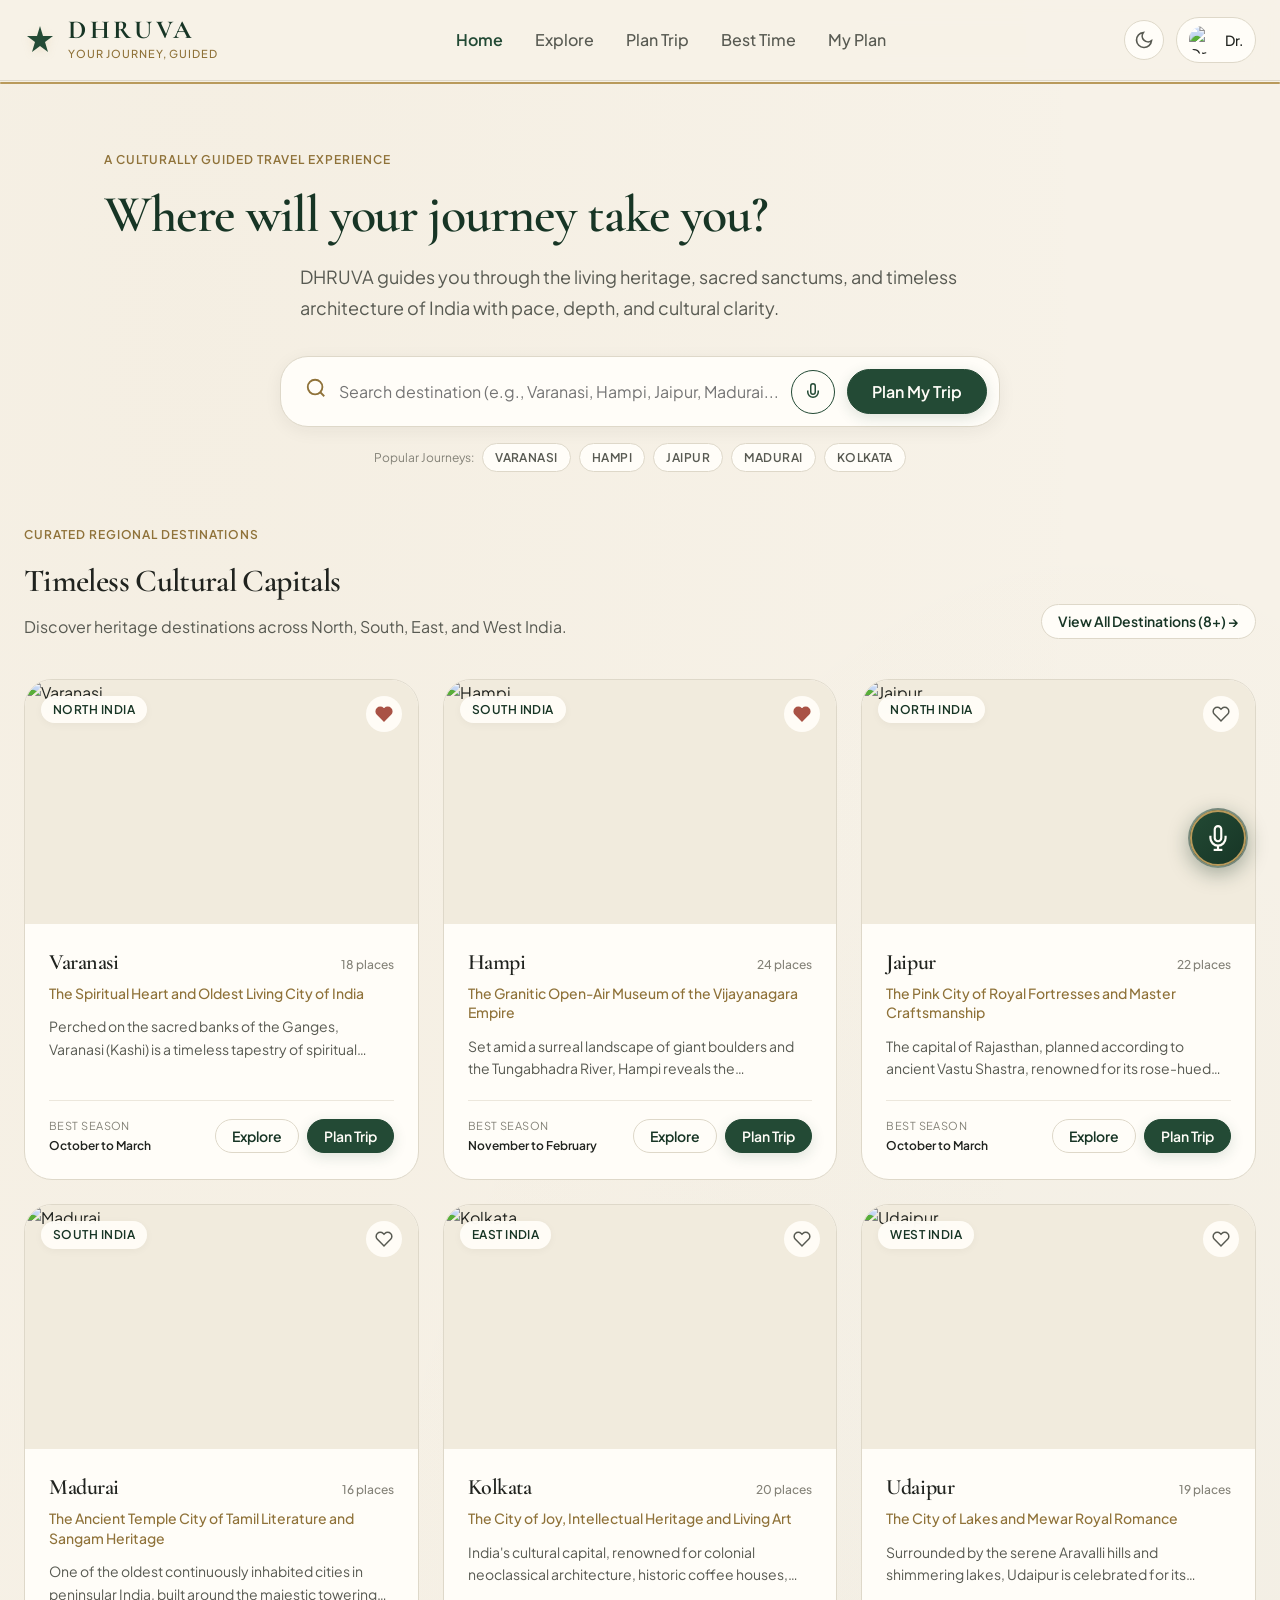
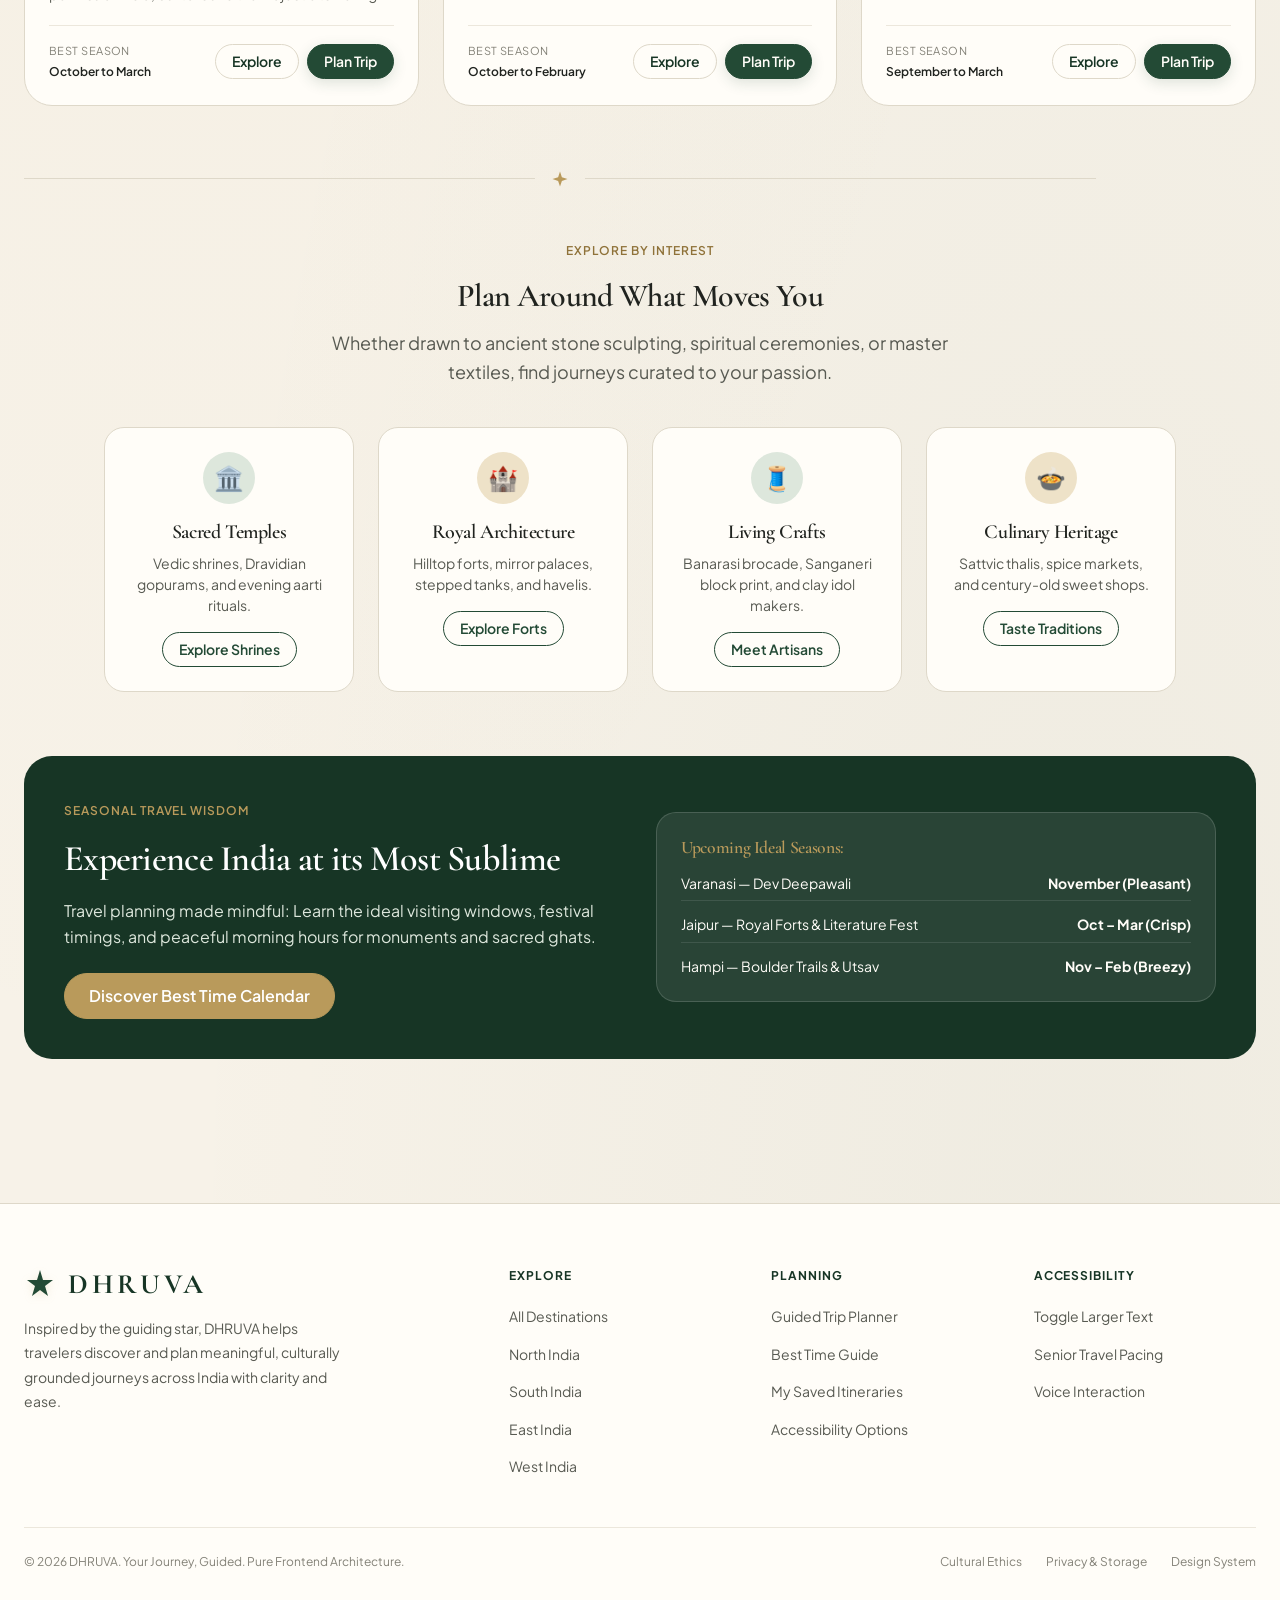
==== frontend/index.html @ a0f2c43e "feat: initial commit for DHRUVA platform (frontend, database, scraper, and ETL pipeline) Co-Authored" ====
<!DOCTYPE html>
<html lang="en">
<head>
  <meta charset="UTF-8">
  <meta name="viewport" content="width=device-width, initial-scale=1.0">
  <title>DHRUVA — Your Journey, Guided | Cultural Travel Planning</title>
  <meta name="description" content="DHRUVA is a culturally focused travel-planning web application guiding travelers through the heritage, architecture, and spiritual traditions of India.">
  
  <!-- CSS Stylesheets -->
  <link rel="stylesheet" href="css/variables.css">
  <link rel="stylesheet" href="css/style.css">
  <link rel="stylesheet" href="css/components.css">
  <link rel="stylesheet" href="css/voice-orb.css">
  <link rel="stylesheet" href="css/responsive.css">
</head>
<body>
  <a href="#main-content" class="skip-link">Skip to main content</a>

  <!-- Global Header Navigation -->
  <header class="site-header" role="banner">
    <div class="container-wide nav-wrapper">
      <a href="index.html" class="brand-logo" aria-label="DHRUVA Home">
        <svg class="brand-star-icon" viewBox="0 0 32 32">
          <!-- Dhruva 8-point guiding star -->
          <path d="M16 2 L19 12 L29 12 L21 18 L24 28 L16 22 L8 28 L11 18 L3 12 L13 12 Z" />
        </svg>
        <div class="brand-text">
          <span class="brand-name">DHRUVA</span>
          <span class="brand-tagline">Your Journey, Guided</span>
        </div>
      </a>

      <nav class="nav-links" aria-label="Primary Navigation">
        <a href="index.html" class="nav-link active">Home</a>
        <a href="pages/explore.html" class="nav-link">Explore</a>
        <a href="pages/trip.html" class="nav-link">Plan Trip</a>
        <a href="pages/explore.html?section=best-time" class="nav-link">Best Time</a>
        <a href="pages/profile.html" class="nav-link">My Plan</a>
      </nav>

      <div class="nav-actions">
        <button class="theme-toggle-btn" data-action="toggle-theme" aria-label="Toggle Dark / Light Mode" title="Toggle Dark / Light Mode">
          <svg class="theme-icon-sun" width="20" height="20" viewBox="0 0 24 24" fill="none" stroke="currentColor" stroke-width="2">
            <circle cx="12" cy="12" r="5"></circle>
            <line x1="12" y1="1" x2="12" y2="3"></line>
            <line x1="12" y1="21" x2="12" y2="23"></line>
            <line x1="4.22" y1="4.22" x2="5.64" y2="5.64"></line>
            <line x1="18.36" y1="18.36" x2="19.78" y2="19.78"></line>
            <line x1="1" y1="12" x2="3" y2="12"></line>
            <line x1="21" y1="12" x2="23" y2="12"></line>
            <line x1="4.22" y1="19.78" x2="5.64" y2="18.36"></line>
            <line x1="18.36" y1="5.64" x2="19.78" y2="4.22"></line>
          </svg>
          <svg class="theme-icon-moon" width="20" height="20" viewBox="0 0 24 24" fill="none" stroke="currentColor" stroke-width="2">
            <path d="M21 12.79A9 9 0 1 1 11.21 3 7 7 0 0 0 21 12.79z"></path>
          </svg>
        </button>

        <a href="pages/profile.html" class="nav-profile-btn" aria-label="Traveler Profile">
          <img src="https://images.unsplash.com/photo-1507003211169-0a1dd7228f2d?auto=format&fit=crop&w=120&q=80" alt="Arvind Raghavan" class="nav-avatar">
          <span class="nav-user-name" style="font-size: var(--font-size-sm); font-weight: 500;">Arvind</span>
        </a>

        <button class="menu-toggle-btn" aria-label="Toggle navigation menu" aria-expanded="false">
          <svg width="24" height="24" viewBox="0 0 24 24" fill="none" stroke="currentColor" stroke-width="2">
            <line x1="3" y1="12" x2="21" y2="12"></line>
            <line x1="3" y1="6" x2="21" y2="6"></line>
            <line x1="3" y1="18" x2="21" y2="18"></line>
          </svg>
        </button>
      </div>
    </div>
  </header>

  <main id="main-content">
    <!-- Hero Section -->
    <section class="hero-section" style="padding: var(--space-16) 0 var(--space-12); position: relative;">
      <div class="container text-center">
        <span class="eyebrow">A CULTURALLY GUIDED TRAVEL EXPERIENCE</span>
        <h1 class="display-title font-serif" style="margin-top: var(--space-2); margin-bottom: var(--space-4); color: var(--color-primary-dark);">
          Where will your journey take you?
        </h1>
        <p class="lead-text" style="max-width: 680px; margin: 0 auto var(--space-8);">
          DHRUVA guides you through the living heritage, sacred sanctums, and timeless architecture of India with pace, depth, and cultural clarity.
        </p>

        <!-- Conversational Search Bar -->
        <div class="hero-search-wrapper" style="max-width: 720px; margin: 0 auto; background: var(--color-surface); border: 1px solid var(--color-border); border-radius: var(--radius-xl); padding: var(--space-3); display: flex; align-items: center; gap: var(--space-3); box-shadow: var(--shadow-card);">
          <div style="padding-left: var(--space-3); color: var(--color-accent-dark);">
            <svg width="22" height="22" viewBox="0 0 24 24" fill="none" stroke="currentColor" stroke-width="2">
              <circle cx="11" cy="11" r="8"></circle>
              <line x1="21" y1="21" x2="16.65" y2="16.65"></line>
            </svg>
          </div>
          <input type="text" id="hero-dest-search" placeholder="Search destination (e.g., Varanasi, Hampi, Jaipur, Madurai...)" 
                 style="flex: 1; border: none; background: transparent; font-size: var(--font-size-base); outline: none; color: var(--color-text);">
          
          <button type="button" class="btn btn-outline btn-sm btn-icon-only" data-action="open-voice" title="Ask with Voice" aria-label="Ask with Voice">
            <svg width="18" height="18" viewBox="0 0 24 24" fill="none" stroke="currentColor" stroke-width="2">
              <path d="M12 1a3 3 0 0 0-3 3v8a3 3 0 0 0 6 0V4a3 3 0 0 0-3-3z"></path>
              <path d="M19 10v2a7 7 0 0 1-14 0v-2"></path>
            </svg>
          </button>
          
          <a href="pages/trip.html" class="btn btn-primary hero-search-btn">
            Plan My Trip
          </a>
        </div>

        <!-- Quick Destination Tags -->
        <div style="margin-top: var(--space-4); display: flex; align-items: center; justify-content: center; gap: var(--space-2); flex-wrap: wrap;">
          <span style="font-size: var(--font-size-xs); color: var(--color-text-muted);">Popular Journeys:</span>
          <a href="pages/trip.html?dest=varanasi" class="badge badge-outline">Varanasi</a>
          <a href="pages/trip.html?dest=hampi" class="badge badge-outline">Hampi</a>
          <a href="pages/trip.html?dest=jaipur" class="badge badge-outline">Jaipur</a>
          <a href="pages/trip.html?dest=madurai" class="badge badge-outline">Madurai</a>
          <a href="pages/trip.html?dest=kolkata" class="badge badge-outline">Kolkata</a>
        </div>
      </div>
    </section>

    <!-- Active Trip Resume Card (if present) -->
    <section id="active-trip-resume-section" class="container" style="margin-bottom: var(--space-12); display: none;">
      <div style="background: linear-gradient(135deg, var(--color-surface) 0%, var(--color-surface-soft) 100%); border: 1px solid var(--color-border); border-left: 5px solid var(--color-primary); border-radius: var(--radius-lg); padding: var(--space-6); display: flex; align-items: center; justify-content: space-between; flex-wrap: wrap; gap: var(--space-4);">
        <div>
          <span class="badge badge-primary">Current Trip in Planning</span>
          <h3 id="active-trip-title" class="font-serif" style="margin-top: var(--space-2); font-size: 1.35rem;">Sacred Kashi: Spiritual Immersion</h3>
          <p id="active-trip-dates" class="text-secondary" style="font-size: var(--font-size-sm); margin-top: 2px;">3 Days Itinerary • Personalized for you</p>
        </div>
        <a id="active-trip-link" href="pages/itinerary.html" class="btn btn-primary btn-sm">
          Resume Itinerary →
        </a>
      </div>
    </section>

    <!-- Featured Cultural Destinations -->
    <section class="container-wide" style="margin-bottom: var(--space-16);">
      <div class="section-header" style="display: flex; align-items: flex-end; justify-content: space-between; flex-wrap: wrap; gap: var(--space-4);">
        <div>
          <span class="eyebrow">CURATED REGIONAL DESTINATIONS</span>
          <h2 class="section-title font-serif">Timeless Cultural Capitals</h2>
          <p class="text-secondary">Discover heritage destinations across North, South, East, and West India.</p>
        </div>
        <a href="pages/explore.html" class="btn btn-secondary btn-sm">
          View All Destinations (8+) →
        </a>
      </div>

      <!-- Destination Cards Grid -->
      <div id="home-destinations-grid" class="grid-3">
        <!-- Rendered dynamically by JS -->
        <div style="text-align: center; padding: var(--space-10); grid-column: 1 / -1;" class="text-muted">
          Loading cultural destinations...
        </div>
      </div>
    </section>

    <!-- Cultural Divider -->
    <div class="container cultural-divider">
      <svg class="cultural-divider-star" viewBox="0 0 24 24" fill="currentColor">
        <path d="M12 2L14.5 9.5L22 12L14.5 14.5L12 22L9.5 14.5L2 12L9.5 9.5Z"/>
      </svg>
    </div>

    <!-- Cultural Pathways / Interest Categories -->
    <section class="container" style="margin-bottom: var(--space-16);">
      <div class="section-header text-center">
        <span class="eyebrow">EXPLORE BY INTEREST</span>
        <h2 class="section-title font-serif">Plan Around What Moves You</h2>
        <p class="section-subtitle">Whether drawn to ancient stone sculpting, spiritual ceremonies, or master textiles, find journeys curated to your passion.</p>
      </div>

      <div class="grid-4">
        <div style="background: var(--color-surface); border: 1px solid var(--color-border); border-radius: var(--radius-lg); padding: var(--space-6); text-align: center; transition: transform var(--transition-fast);" onmouseover="this.style.transform='translateY(-3px)'" onmouseout="this.style.transform='none'">
          <div style="width: 52px; height: 52px; background: var(--color-primary-soft); color: var(--color-primary); border-radius: var(--radius-circle); display: flex; align-items: center; justify-content: center; margin: 0 auto var(--space-4); font-size: 1.5rem;">
            🏛️
          </div>
          <h3 class="font-serif" style="font-size: 1.25rem; margin-bottom: var(--space-2);">Sacred Temples</h3>
          <p style="font-size: var(--font-size-sm); color: var(--color-text-secondary); line-height: 1.5;">Vedic shrines, Dravidian gopurams, and evening aarti rituals.</p>
          <a href="pages/explore.html?category=Spiritual" class="btn btn-outline btn-sm" style="margin-top: var(--space-4);">Explore Shrines</a>
        </div>

        <div style="background: var(--color-surface); border: 1px solid var(--color-border); border-radius: var(--radius-lg); padding: var(--space-6); text-align: center; transition: transform var(--transition-fast);" onmouseover="this.style.transform='translateY(-3px)'" onmouseout="this.style.transform='none'">
          <div style="width: 52px; height: 52px; background: var(--color-accent-soft); color: var(--color-accent-dark); border-radius: var(--radius-circle); display: flex; align-items: center; justify-content: center; margin: 0 auto var(--space-4); font-size: 1.5rem;">
            🏰
          </div>
          <h3 class="font-serif" style="font-size: 1.25rem; margin-bottom: var(--space-2);">Royal Architecture</h3>
          <p style="font-size: var(--font-size-sm); color: var(--color-text-secondary); line-height: 1.5;">Hilltop forts, mirror palaces, stepped tanks, and havelis.</p>
          <a href="pages/explore.html?category=Architecture" class="btn btn-outline btn-sm" style="margin-top: var(--space-4);">Explore Forts</a>
        </div>

        <div style="background: var(--color-surface); border: 1px solid var(--color-border); border-radius: var(--radius-lg); padding: var(--space-6); text-align: center; transition: transform var(--transition-fast);" onmouseover="this.style.transform='translateY(-3px)'" onmouseout="this.style.transform='none'">
          <div style="width: 52px; height: 52px; background: var(--color-primary-soft); color: var(--color-primary); border-radius: var(--radius-circle); display: flex; align-items: center; justify-content: center; margin: 0 auto var(--space-4); font-size: 1.5rem;">
            🧵
          </div>
          <h3 class="font-serif" style="font-size: 1.25rem; margin-bottom: var(--space-2);">Living Crafts</h3>
          <p style="font-size: var(--font-size-sm); color: var(--color-text-secondary); line-height: 1.5;">Banarasi brocade, Sanganeri block print, and clay idol makers.</p>
          <a href="pages/explore.html?category=Local Culture" class="btn btn-outline btn-sm" style="margin-top: var(--space-4);">Meet Artisans</a>
        </div>

        <div style="background: var(--color-surface); border: 1px solid var(--color-border); border-radius: var(--radius-lg); padding: var(--space-6); text-align: center; transition: transform var(--transition-fast);" onmouseover="this.style.transform='translateY(-3px)'" onmouseout="this.style.transform='none'">
          <div style="width: 52px; height: 52px; background: var(--color-accent-soft); color: var(--color-accent-dark); border-radius: var(--radius-circle); display: flex; align-items: center; justify-content: center; margin: 0 auto var(--space-4); font-size: 1.5rem;">
            🍲
          </div>
          <h3 class="font-serif" style="font-size: 1.25rem; margin-bottom: var(--space-2);">Culinary Heritage</h3>
          <p style="font-size: var(--font-size-sm); color: var(--color-text-secondary); line-height: 1.5;">Sattvic thalis, spice markets, and century-old sweet shops.</p>
          <a href="pages/explore.html?category=Food" class="btn btn-outline btn-sm" style="margin-top: var(--space-4);">Taste Traditions</a>
        </div>
      </div>
    </section>

    <!-- Best Time Guidance Banner -->
    <section class="container-wide" style="margin-bottom: var(--space-16);">
      <div style="background-color: var(--color-primary-dark); color: var(--color-text-inverse); border-radius: var(--radius-xl); padding: var(--space-10); display: grid; grid-template-columns: 1fr 1fr; gap: var(--space-8); align-items: center; position: relative; overflow: hidden;">
        <div style="position: relative; z-index: 2;">
          <span class="eyebrow" style="color: var(--color-accent);">SEASONAL TRAVEL WISDOM</span>
          <h2 class="font-serif" style="font-size: 2.25rem; color: #FFFFFF; margin-top: var(--space-2); margin-bottom: var(--space-4);">
            Experience India at its Most Sublime
          </h2>
          <p style="color: #DDE7DC; line-height: 1.6; margin-bottom: var(--space-6);">
            Travel planning made mindful: Learn the ideal visiting windows, festival timings, and peaceful morning hours for monuments and sacred ghats.
          </p>
          <a href="pages/explore.html?section=best-time" class="btn btn-accent">
            Discover Best Time Calendar
          </a>
        </div>
        <div style="background: rgba(255, 255, 255, 0.08); border-radius: var(--radius-lg); padding: var(--space-6); border: 1px solid rgba(255, 255, 255, 0.15);">
          <h4 style="color: var(--color-accent); margin-bottom: var(--space-3); font-size: 1.1rem;">Upcoming Ideal Seasons:</h4>
          <ul style="display: flex; flex-direction: column; gap: var(--space-3); font-size: var(--font-size-sm);">
            <li style="display: flex; justify-content: space-between; border-bottom: 1px solid rgba(255,255,255,0.1); padding-bottom: 6px;">
              <span>Varanasi — Dev Deepawali</span>
              <strong>November (Pleasant)</strong>
            </li>
            <li style="display: flex; justify-content: space-between; border-bottom: 1px solid rgba(255,255,255,0.1); padding-bottom: 6px;">
              <span>Jaipur — Royal Forts & Literature Fest</span>
              <strong>Oct – Mar (Crisp)</strong>
            </li>
            <li style="display: flex; justify-content: space-between;">
              <span>Hampi — Boulder Trails & Utsav</span>
              <strong>Nov – Feb (Breezy)</strong>
            </li>
          </ul>
        </div>
      </div>
    </section>
  </main>

  <!-- Global Footer -->
  <footer class="site-footer" role="contentinfo">
    <div class="container-wide">
      <div class="footer-top">
        <div class="footer-brand">
          <div class="brand-logo">
            <svg class="brand-star-icon" viewBox="0 0 32 32">
              <path d="M16 2 L19 12 L29 12 L21 18 L24 28 L16 22 L8 28 L11 18 L3 12 L13 12 Z" />
            </svg>
            <span class="brand-name">DHRUVA</span>
          </div>
          <p class="footer-mission">
            Inspired by the guiding star, DHRUVA helps travelers discover and plan meaningful, culturally grounded journeys across India with clarity and ease.
          </p>
        </div>

        <div class="footer-column">
          <h4>Explore</h4>
          <ul>
            <li><a href="pages/explore.html">All Destinations</a></li>
            <li><a href="pages/explore.html?region=North+India">North India</a></li>
            <li><a href="pages/explore.html?region=South+India">South India</a></li>
            <li><a href="pages/explore.html?region=East+India">East India</a></li>
            <li><a href="pages/explore.html?region=West+India">West India</a></li>
          </ul>
        </div>

        <div class="footer-column">
          <h4>Planning</h4>
          <ul>
            <li><a href="pages/trip.html">Guided Trip Planner</a></li>
            <li><a href="pages/explore.html?section=best-time">Best Time Guide</a></li>
            <li><a href="pages/profile.html">My Saved Itineraries</a></li>
            <li><a href="pages/profile.html">Accessibility Options</a></li>
          </ul>
        </div>

        <div class="footer-column">
          <h4>Accessibility</h4>
          <ul>
            <li><button data-action="toggle-font-scale" style="font-size: var(--font-size-sm); color: var(--color-text-secondary); text-align: left;">Toggle Larger Text</button></li>
            <li><a href="pages/profile.html#preferences">Senior Travel Pacing</a></li>
            <li><a href="pages/profile.html#preferences">Voice Interaction</a></li>
          </ul>
        </div>
      </div>

      <div class="footer-bottom">
        <p>© 2026 DHRUVA. Your Journey, Guided. Pure Frontend Architecture.</p>
        <div class="footer-legal-links">
          <a href="#">Cultural Ethics</a>
          <a href="#">Privacy & Storage</a>
          <a href="#">Design System</a>
        </div>
      </div>
    </div>
  </footer>

  <!-- Floating Voice Assistant Trigger -->
  <button class="floating-voice-btn" data-action="open-voice" aria-label="Open Voice Assistant">
    <div class="voice-pulse-ring"></div>
    <svg width="26" height="26" viewBox="0 0 24 24" fill="none" stroke="currentColor" stroke-width="2">
      <path d="M12 1a3 3 0 0 0-3 3v8a3 3 0 0 0 6 0V4a3 3 0 0 0-3-3z"></path>
      <path d="M19 10v2a7 7 0 0 1-14 0v-2"></path>
      <line x1="12" y1="19" x2="12" y2="23"></line>
      <line x1="8" y1="23" x2="16" y2="23"></line>
    </svg>
  </button>



  <!-- Scripts -->
  <script src="js/app.js"></script>
  <script src="js/components.js"></script>
  <script src="js/navigation.js"></script>
  <script src="js/voice-orb.js"></script>
  <script>
    // Home Page Initializer
    document.addEventListener('DOMContentLoaded', async () => {
      const destinations = await DhruvaApp.fetchMockData('destinations.json');
      const grid = document.getElementById('home-destinations-grid');
      const state = DhruvaApp.getState();

      if (grid && destinations.length > 0) {
        // Display top 6 featured destinations
        grid.innerHTML = destinations.slice(0, 6).map(dest => {
          const isSaved = state.user.savedDestinations?.includes(dest.id);
          return DhruvaComponents.renderDestinationCard(dest, isSaved, true);
        }).join('');
      }

      // Check for active plan resume
      if (state.currentPlan) {
        const resumeSection = document.getElementById('active-trip-resume-section');
        const tripTitle = document.getElementById('active-trip-title');
        const tripDates = document.getElementById('active-trip-dates');
        const tripLink = document.getElementById('active-trip-link');

        if (resumeSection && tripTitle) {
          resumeSection.style.display = 'block';
          tripTitle.textContent = state.currentPlan.title;
          tripDates.textContent = `${state.currentPlan.durationDays} Days in ${state.currentPlan.destinationName} • Pacing: ${state.currentPlan.pace}`;
          tripLink.href = `pages/itinerary.html?planId=${state.currentPlan.id}&dest=${state.currentPlan.destinationId}`;
        }
      }

      // Hero Search input redirect
      const searchInput = document.getElementById('hero-dest-search');
      if (searchInput) {
        searchInput.addEventListener('keydown', (e) => {
          if (e.key === 'Enter') {
            const query = searchInput.value.trim().toLowerCase();
            window.location.href = `pages/explore.html?q=${encodeURIComponent(query)}`;
          }
        });
      }
    });
  </script>
</body>
</html>
---- frontend/css/variables.css ----
/* ==========================================================================
   DHRUVA Design System - Design Tokens & Global Variables
   ========================================================================== */

@import url('https://fonts.googleapis.com/css2?family=Cormorant+Garamond:ital,wght@0,400;0,500;0,600;0,700;1,400&family=Plus+Jakarta+Sans:wght@300;400;500;600;700&display=swap');

:root {
  /* --- Brand & Color Tokens --- */
  --color-bg: #F7F2E8;
  --color-surface: #FFFDF8;
  --color-surface-soft: #F1EBDD;
  --color-surface-elevated: #FFFFFF;

  --color-primary: #234A35;
  --color-primary-dark: #173525;
  --color-primary-soft: #DDE7DC;
  --color-primary-muted: #4B6F5B;
  --color-primary-glow: rgba(35, 74, 53, 0.15);

  --color-text: #20231F;
  --color-text-secondary: #585A52;
  --color-text-muted: #848278;
  --color-text-inverse: #FFFDF8;

  --color-border: #DED8C9;
  --color-border-light: #ECE7DC;
  --color-border-focus: #234A35;

  --color-accent: #B99A5B;
  --color-accent-soft: #EEE2C8;
  --color-accent-dark: #8F7239;
  --color-accent-glow: rgba(185, 154, 91, 0.2);

  --color-success: #47714D;
  --color-warning: #A97B32;
  --color-error: #A95245;
  --color-info: #3D6B82;

  /* --- Typography Tokens --- */
  --font-serif: 'Cormorant Garamond', Georgia, 'Times New Roman', serif;
  --font-sans: 'Plus Jakarta Sans', -apple-system, BlinkMacSystemFont, 'Segoe UI', Roboto, Helvetica, Arial, sans-serif;

  --font-size-xs: 0.75rem;    /* 12px */
  --font-size-sm: 0.875rem;   /* 14px */
  --font-size-base: 1rem;     /* 16px */
  --font-size-md: 1.125rem;   /* 18px */
  --font-size-lg: 1.25rem;    /* 20px */
  --font-size-xl: 1.5rem;     /* 24px */
  --font-size-2xl: 2rem;      /* 32px */
  --font-size-3xl: 2.5rem;    /* 40px */
  --font-size-display: 3.25rem; /* 52px */

  --font-weight-light: 300;
  --font-weight-regular: 400;
  --font-weight-medium: 500;
  --font-weight-semibold: 600;
  --font-weight-bold: 700;

  --line-height-tight: 1.15;
  --line-height-heading: 1.28;
  --line-height-body: 1.6;
  --line-height-loose: 1.75;

  --letter-spacing-tight: -0.02em;
  --letter-spacing-normal: 0;
  --letter-spacing-wide: 0.04em;
  --letter-spacing-widest: 0.08em;

  /* --- Spacing System --- */
  --space-1: 4px;
  --space-2: 8px;
  --space-3: 12px;
  --space-4: 16px;
  --space-5: 20px;
  --space-6: 24px;
  --space-8: 32px;
  --space-10: 40px;
  --space-12: 48px;
  --space-16: 64px;
  --space-20: 80px;
  --space-24: 96px;

  /* --- Radii Tokens --- */
  --radius-sm: 8px;
  --radius-md: 14px;
  --radius-lg: 20px;
  --radius-xl: 28px;
  --radius-pill: 999px;
  --radius-circle: 50%;

  /* --- Shadows & Elevation --- */
  --shadow-subtle: 0 2px 8px rgba(32, 35, 31, 0.04);
  --shadow-card: 0 4px 18px rgba(32, 35, 31, 0.06);
  --shadow-hover: 0 10px 28px rgba(35, 74, 53, 0.10);
  --shadow-modal: 0 24px 50px rgba(23, 53, 37, 0.18);
  --shadow-inner: inset 0 2px 4px rgba(0, 0, 0, 0.04);

  /* --- Transitions --- */
  --transition-fast: 150ms cubic-bezier(0.4, 0, 0.2, 1);
  --transition-normal: 250ms cubic-bezier(0.4, 0, 0.2, 1);
  --transition-slow: 350ms cubic-bezier(0.4, 0, 0.2, 1);

  /* --- Layout & Max-Widths --- */
  --container-narrow: 760px;
  --container-normal: 1120px;
  --container-wide: 1280px;
  --header-height: 80px;

  /* --- Z-Index Layering --- */
  --z-base: 1;
  --z-header: 100;
  --z-sticky: 150;
  --z-floating: 200;
  --z-backdrop: 300;
  --z-modal: 400;
  --z-toast: 500;
}

/* --- DHRUVA Dark Theme (Sacred Grove & Celestial Night) --- */
:root.dark-theme,
html.dark-theme,
body.dark-theme,
[data-theme="dark"] {
  --color-bg: #101713;
  --color-surface: #16211A;
  --color-surface-soft: #1D2A22;
  --color-surface-elevated: #24342A;

  --color-primary: #5BA87E;
  --color-primary-dark: #9CD1B2;
  --color-primary-soft: #1E3326;
  --color-primary-muted: #659C7D;
  --color-primary-glow: rgba(82, 139, 106, 0.25);

  --color-text: #F7F3EB;
  --color-text-secondary: #C4C0B6;
  --color-text-muted: #8E8A80;
  --color-text-inverse: #101713;

  --color-border: #2B3D31;
  --color-border-light: #202F25;
  --color-border-focus: #528B6A;

  --color-accent: #D6B579;
  --color-accent-soft: #2F2818;
  --color-accent-dark: #EAD09D;
  --color-accent-glow: rgba(214, 181, 121, 0.25);

  --shadow-subtle: 0 2px 10px rgba(0, 0, 0, 0.28);
  --shadow-card: 0 6px 22px rgba(0, 0, 0, 0.38);
  --shadow-hover: 0 12px 32px rgba(0, 0, 0, 0.50);
  --shadow-modal: 0 24px 60px rgba(0, 0, 0, 0.65);
}

/* Accessibility: User Font Scale Preference Support */
body.text-scale-large {
  --font-size-base: 1.125rem;
  --font-size-md: 1.25rem;
  --font-size-lg: 1.375rem;
  --font-size-xl: 1.75rem;
  --font-size-2xl: 2.25rem;
  --font-size-3xl: 2.75rem;
  --font-size-display: 3.5rem;
}

/* High Contrast Mode */
body.high-contrast {
  --color-bg: #FFFFFF;
  --color-surface: #FFFFFF;
  --color-surface-soft: #F0EDE6;
  --color-text: #0A0D0A;
  --color-text-secondary: #2C2F2B;
  --color-border: #8E897A;
  --color-primary: #122A1E;
}

body.dark-theme.high-contrast {
  --color-bg: #0A0F0C;
  --color-surface: #101713;
  --color-surface-soft: #17221B;
  --color-text: #FFFFFF;
  --color-text-secondary: #E0DDD5;
  --color-border: #506657;
  --color-primary: #6EAB88;
}
---- frontend/css/style.css ----
/* ==========================================================================
   DHRUVA - Global Layout & Core Stylesheet
   ========================================================================== */

@import './variables.css';

/* --- CSS Reset & Base Setup --- */
*, *::before, *::after {
  box-sizing: border-box;
  margin: 0;
  padding: 0;
}

html {
  font-size: 16px;
  scroll-behavior: smooth;
  -webkit-text-size-adjust: 100%;
}

body {
  font-family: var(--font-sans);
  font-size: var(--font-size-base);
  line-height: var(--line-height-body);
  color: var(--color-text);
  background-color: var(--color-bg);
  background-image: 
    radial-gradient(ellipse at 15% 10%, rgba(185, 154, 91, 0.04) 0%, transparent 60%),
    radial-gradient(ellipse at 85% 90%, rgba(35, 74, 53, 0.04) 0%, transparent 60%);
  min-height: 100vh;
  display: flex;
  flex-direction: column;
  -webkit-font-smoothing: antialiased;
  -moz-osx-font-smoothing: grayscale;
}

body.dark-theme {
  background-image: 
    radial-gradient(ellipse at 15% 10%, rgba(214, 181, 121, 0.06) 0%, transparent 60%),
    radial-gradient(ellipse at 85% 90%, rgba(91, 168, 126, 0.07) 0%, transparent 60%);
}

img {
  max-width: 100%;
  height: auto;
  display: block;
}

a {
  color: inherit;
  text-decoration: none;
  transition: color var(--transition-fast);
}

button, input, select, textarea {
  font-family: inherit;
  font-size: inherit;
  color: inherit;
}

button {
  cursor: pointer;
  border: none;
  background: none;
}

ul, ol {
  list-style: none;
}

/* --- Accessibility & Focus Styles --- */
:focus-visible {
  outline: 2px solid var(--color-primary);
  outline-offset: 3px;
  border-radius: 4px;
}

.skip-link {
  position: absolute;
  top: -100px;
  left: 20px;
  background: var(--color-primary);
  color: var(--color-text-inverse);
  padding: var(--space-3) var(--space-6);
  z-index: 1000;
  border-radius: var(--radius-sm);
  font-weight: var(--font-weight-medium);
  transition: top var(--transition-fast);
}

.skip-link:focus {
  top: 20px;
}

/* --- Global Layout Containers --- */
.container {
  width: 100%;
  max-width: var(--container-normal);
  margin-left: auto;
  margin-right: auto;
  padding-left: var(--space-6);
  padding-right: var(--space-6);
}

.container-wide {
  width: 100%;
  max-width: var(--container-wide);
  margin-left: auto;
  margin-right: auto;
  padding-left: var(--space-6);
  padding-right: var(--space-6);
}

.container-narrow {
  width: 100%;
  max-width: var(--container-narrow);
  margin-left: auto;
  margin-right: auto;
  padding-left: var(--space-6);
  padding-right: var(--space-6);
}

main {
  flex: 1 0 auto;
}

/* --- Typography System --- */
h1, h2, h3, h4, h5, h6,
.font-serif {
  font-family: var(--font-serif);
  font-weight: var(--font-weight-semibold);
  line-height: var(--line-height-heading);
  color: var(--color-text);
  letter-spacing: var(--letter-spacing-tight);
}

.display-title {
  font-size: var(--font-size-display);
  font-weight: var(--font-weight-semibold);
  line-height: var(--line-height-tight);
  letter-spacing: var(--letter-spacing-tight);
}

h1, .page-title {
  font-size: var(--font-size-3xl);
}

h2, .section-title {
  font-size: var(--font-size-2xl);
}

h3, .card-title {
  font-size: var(--font-size-xl);
}

h4 {
  font-size: var(--font-size-lg);
}

.eyebrow {
  font-family: var(--font-sans);
  font-size: var(--font-size-xs);
  font-weight: var(--font-weight-semibold);
  text-transform: uppercase;
  letter-spacing: var(--letter-spacing-widest);
  color: var(--color-accent-dark);
  display: inline-block;
  margin-bottom: var(--space-2);
}

.lead-text {
  font-size: var(--font-size-md);
  line-height: var(--line-height-loose);
  color: var(--color-text-secondary);
}

.text-muted {
  color: var(--color-text-muted);
}

.text-secondary {
  color: var(--color-text-secondary);
}

/* --- Header & Navigation Bar --- */
.site-header {
  position: sticky;
  top: 0;
  z-index: var(--z-header);
  background-color: rgba(247, 242, 232, 0.92);
  backdrop-filter: blur(12px);
  -webkit-backdrop-filter: blur(12px);
  border-bottom: 1px solid var(--color-border);
  transition: all var(--transition-normal);
}

.site-header.scrolled {
  background-color: rgba(255, 253, 248, 0.96);
  box-shadow: var(--shadow-subtle);
}

.nav-wrapper {
  display: flex;
  align-items: center;
  justify-content: space-between;
  height: var(--header-height);
}

.brand-logo {
  display: flex;
  align-items: center;
  gap: var(--space-3);
  text-decoration: none;
}

.brand-star-icon {
  width: 32px;
  height: 32px;
  color: var(--color-primary);
  fill: currentColor;
  filter: drop-shadow(0 2px 4px var(--color-accent-glow));
}

.brand-text {
  display: flex;
  flex-direction: column;
}

.brand-name {
  font-family: var(--font-serif);
  font-size: 1.625rem;
  font-weight: var(--font-weight-bold);
  letter-spacing: 0.14em;
  color: var(--color-primary-dark);
  line-height: 1;
}

.brand-tagline {
  font-size: 0.6875rem;
  letter-spacing: 0.08em;
  text-transform: uppercase;
  color: var(--color-accent-dark);
  font-weight: var(--font-weight-medium);
  margin-top: 2px;
}

.nav-links {
  display: flex;
  align-items: center;
  gap: var(--space-8);
}

.nav-item {
  position: relative;
}

.nav-link {
  font-size: var(--font-size-base);
  font-weight: var(--font-weight-medium);
  color: var(--color-text-secondary);
  padding: var(--space-2) 0;
  transition: color var(--transition-fast);
}

.nav-link:hover {
  color: var(--color-primary);
}

.nav-link.active {
  color: var(--color-primary);
  font-weight: var(--font-weight-semibold);
}

.nav-link.active::after {
  content: '';
  position: absolute;
  bottom: -4px;
  left: 0;
  right: 0;
  height: 2px;
  background-color: var(--color-accent);
  border-radius: var(--radius-pill);
}

.nav-actions {
  display: flex;
  align-items: center;
  gap: var(--space-3);
}

.theme-toggle-btn {
  display: flex;
  align-items: center;
  justify-content: center;
  width: 40px;
  height: 40px;
  border-radius: var(--radius-circle);
  border: 1px solid var(--color-border);
  background-color: var(--color-surface);
  color: var(--color-text-secondary);
  transition: all var(--transition-fast);
  cursor: pointer;
}

.theme-toggle-btn:hover {
  border-color: var(--color-primary);
  color: var(--color-primary);
  background-color: var(--color-surface-soft);
  transform: rotate(12deg);
}

.theme-icon-sun {
  display: none;
}

.theme-icon-moon {
  display: block;
}

body.dark-theme .theme-icon-sun {
  display: block;
  color: var(--color-accent);
}

body.dark-theme .theme-icon-moon {
  display: none;
}

body.dark-theme .site-header {
  background-color: rgba(16, 23, 19, 0.88);
}

body.dark-theme .site-header.scrolled {
  background-color: rgba(22, 33, 26, 0.96);
  box-shadow: 0 4px 20px rgba(0, 0, 0, 0.4);
}

.nav-profile-btn {
  display: flex;
  align-items: center;
  gap: var(--space-2);
  padding: var(--space-2) var(--space-3);
  border-radius: var(--radius-pill);
  border: 1px solid var(--color-border);
  background-color: var(--color-surface);
  transition: all var(--transition-fast);
}

.nav-profile-btn:hover {
  border-color: var(--color-primary);
  background-color: var(--color-surface-soft);
}

.nav-avatar {
  width: 28px;
  height: 28px;
  border-radius: var(--radius-circle);
  object-fit: cover;
}

.menu-toggle-btn {
  display: none;
  padding: var(--space-2);
  color: var(--color-primary);
}

/* --- Section Headers --- */
.section-header {
  margin-bottom: var(--space-10);
}

.section-header.text-center {
  text-align: center;
}

.section-header .section-title {
  margin-top: var(--space-2);
  margin-bottom: var(--space-3);
}

.section-header .section-subtitle {
  font-size: var(--font-size-md);
  color: var(--color-text-secondary);
  max-width: 680px;
  margin-left: auto;
  margin-right: auto;
}

/* --- Grid Systems --- */
.grid-2 {
  display: grid;
  grid-template-columns: repeat(2, 1fr);
  gap: var(--space-8);
}

.grid-3 {
  display: grid;
  grid-template-columns: repeat(3, 1fr);
  gap: var(--space-6);
}

.grid-4 {
  display: grid;
  grid-template-columns: repeat(4, 1fr);
  gap: var(--space-6);
}

/* --- Editorial Divider --- */
.cultural-divider {
  display: flex;
  align-items: center;
  justify-content: center;
  gap: var(--space-4);
  margin: var(--space-12) 0;
  color: var(--color-border);
}

.cultural-divider::before,
.cultural-divider::after {
  content: '';
  flex: 1;
  height: 1px;
  background-color: var(--color-border);
}

.cultural-divider-star {
  color: var(--color-accent);
  width: 18px;
  height: 18px;
}

/* --- Footer --- */
.site-footer {
  background-color: var(--color-surface);
  border-top: 1px solid var(--color-border);
  padding-top: var(--space-16);
  padding-bottom: var(--space-10);
  margin-top: var(--space-20);
}

.footer-top {
  display: grid;
  grid-template-columns: 2fr 1fr 1fr 1fr;
  gap: var(--space-10);
  margin-bottom: var(--space-12);
}

.footer-brand .brand-name {
  font-size: 1.75rem;
}

.footer-mission {
  margin-top: var(--space-4);
  color: var(--color-text-secondary);
  font-size: var(--font-size-sm);
  line-height: var(--line-height-loose);
  max-width: 320px;
}

.footer-column h4 {
  font-family: var(--font-sans);
  font-size: var(--font-size-xs);
  font-weight: var(--font-weight-bold);
  text-transform: uppercase;
  letter-spacing: var(--letter-spacing-widest);
  color: var(--color-primary-dark);
  margin-bottom: var(--space-5);
}

.footer-column ul {
  display: flex;
  flex-direction: column;
  gap: var(--space-3);
}

.footer-column a {
  font-size: var(--font-size-sm);
  color: var(--color-text-secondary);
}

.footer-column a:hover {
  color: var(--color-primary);
  text-decoration: underline;
}

.footer-bottom {
  border-top: 1px solid var(--color-border-light);
  padding-top: var(--space-6);
  display: flex;
  align-items: center;
  justify-content: space-between;
  font-size: var(--font-size-xs);
  color: var(--color-text-muted);
}

.footer-legal-links {
  display: flex;
  gap: var(--space-6);
}
---- frontend/css/components.css ----
/* ==========================================================================
   DHRUVA - Reusable Component Stylesheet
   ========================================================================== */

@import './variables.css';

/* --- Buttons --- */
.btn {
  display: inline-flex;
  align-items: center;
  justify-content: center;
  gap: var(--space-2);
  padding: var(--space-3) var(--space-6);
  border-radius: var(--radius-pill);
  font-size: var(--font-size-base);
  font-weight: var(--font-weight-semibold);
  line-height: 1.2;
  text-decoration: none;
  border: 1px solid transparent;
  transition: all var(--transition-fast);
  cursor: pointer;
  white-space: nowrap;
}

.btn-primary {
  background-color: var(--color-primary);
  color: var(--color-text-inverse);
  border-color: var(--color-primary);
  box-shadow: 0 4px 14px var(--color-primary-glow);
}

.btn-primary:hover {
  background-color: var(--color-primary-dark);
  border-color: var(--color-primary-dark);
  transform: translateY(-1px);
  box-shadow: 0 6px 20px var(--color-primary-glow);
}

.btn-primary:active {
  transform: translateY(0);
}

.btn-secondary {
  background-color: var(--color-surface);
  color: var(--color-primary-dark);
  border-color: var(--color-border);
}

.btn-secondary:hover {
  background-color: var(--color-surface-soft);
  border-color: var(--color-primary);
  color: var(--color-primary);
}

.btn-accent {
  background-color: var(--color-accent);
  color: #FFFFFF;
  border-color: var(--color-accent);
}

.btn-accent:hover {
  background-color: var(--color-accent-dark);
  border-color: var(--color-accent-dark);
}

.btn-outline {
  background-color: transparent;
  color: var(--color-primary);
  border-color: var(--color-primary);
}

.btn-outline:hover {
  background-color: var(--color-primary-soft);
}

.btn-sm {
  padding: var(--space-2) var(--space-4);
  font-size: var(--font-size-sm);
}

.btn-lg {
  padding: var(--space-4) var(--space-8);
  font-size: var(--font-size-md);
}

.btn-icon-only {
  width: 44px;
  height: 44px;
  padding: 0;
  border-radius: var(--radius-circle);
}

/* --- Badges & Pills --- */
.badge {
  display: inline-flex;
  align-items: center;
  gap: var(--space-1);
  padding: 4px var(--space-3);
  border-radius: var(--radius-pill);
  font-size: var(--font-size-xs);
  font-weight: var(--font-weight-semibold);
  letter-spacing: var(--letter-spacing-wide);
  text-transform: uppercase;
}

.badge-primary {
  background-color: var(--color-primary-soft);
  color: var(--color-primary-dark);
}

.badge-accent {
  background-color: var(--color-accent-soft);
  color: var(--color-accent-dark);
}

.badge-outline {
  border: 1px solid var(--color-border);
  background-color: var(--color-surface);
  color: var(--color-text-secondary);
}

.badge-season {
  background-color: #E8EFF2;
  color: var(--color-info);
}

body.dark-theme .badge-season {
  background-color: #172D36;
  color: #79B8D6;
}

/* --- Destination Cards --- */
.card-destination {
  background-color: var(--color-surface);
  border: 1px solid var(--color-border);
  border-radius: var(--radius-xl);
  overflow: hidden;
  display: flex;
  flex-direction: column;
  transition: all var(--transition-normal);
  position: relative;
}

.card-destination:hover {
  transform: translateY(-4px);
  box-shadow: var(--shadow-hover);
  border-color: rgba(35, 74, 53, 0.3);
}

.card-destination-image-box {
  position: relative;
  width: 100%;
  padding-top: 62%; /* 16:10 aspect ratio */
  overflow: hidden;
  background-color: var(--color-surface-soft);
}

.card-destination-image {
  position: absolute;
  top: 0;
  left: 0;
  width: 100%;
  height: 100%;
  object-fit: cover;
  transition: transform var(--transition-slow);
}

.card-destination:hover .card-destination-image {
  transform: scale(1.04);
}

.card-destination-region {
  position: absolute;
  top: var(--space-4);
  left: var(--space-4);
  background-color: rgba(255, 253, 248, 0.94);
  backdrop-filter: blur(8px);
  color: var(--color-primary-dark);
  box-shadow: var(--shadow-subtle);
}

.card-destination-save-btn {
  position: absolute;
  top: var(--space-4);
  right: var(--space-4);
  width: 36px;
  height: 36px;
  background-color: rgba(255, 253, 248, 0.94);
  backdrop-filter: blur(8px);
  border-radius: var(--radius-circle);
  display: flex;
  align-items: center;
  justify-content: center;
  color: var(--color-text-secondary);
  transition: all var(--transition-fast);
}

.card-destination-save-btn:hover {
  background-color: var(--color-surface);
  color: var(--color-error);
  transform: scale(1.1);
}

.card-destination-save-btn.saved {
  color: var(--color-error);
}

body.dark-theme .card-destination-region,
body.dark-theme .card-destination-save-btn,
body.dark-theme .card-place-category {
  background-color: rgba(22, 33, 26, 0.90);
  color: var(--color-text);
  border: 1px solid var(--color-border);
}

body.dark-theme .card-destination-save-btn:hover {
  background-color: var(--color-surface-elevated);
}

.card-destination-body {
  padding: var(--space-6);
  display: flex;
  flex-direction: column;
  flex-grow: 1;
}

.card-destination-title-row {
  display: flex;
  align-items: baseline;
  justify-content: space-between;
  margin-bottom: var(--space-2);
}

.card-destination-title {
  font-size: 1.375rem;
  color: var(--color-text);
}

.card-destination-places-count {
  font-size: var(--font-size-xs);
  color: var(--color-text-muted);
  font-weight: var(--font-weight-medium);
}

.card-destination-tagline {
  font-size: var(--font-size-sm);
  color: var(--color-accent-dark);
  font-weight: var(--font-weight-medium);
  margin-bottom: var(--space-3);
  line-height: 1.4;
}

.card-destination-desc {
  font-size: var(--font-size-sm);
  color: var(--color-text-secondary);
  line-height: var(--line-height-body);
  margin-bottom: var(--space-5);
  display: -webkit-box;
  -webkit-line-clamp: 2;
  -webkit-box-orient: vertical;
  overflow: hidden;
}

.card-destination-meta {
  margin-top: auto;
  padding-top: var(--space-4);
  border-top: 1px solid var(--color-border-light);
  display: flex;
  align-items: center;
  justify-content: space-between;
}

.card-destination-best-time {
  display: flex;
  flex-direction: column;
  gap: 2px;
}

.card-destination-meta-label {
  font-size: 0.6875rem;
  text-transform: uppercase;
  letter-spacing: var(--letter-spacing-wide);
  color: var(--color-text-muted);
}

.card-destination-meta-val {
  font-size: var(--font-size-xs);
  font-weight: var(--font-weight-semibold);
  color: var(--color-text);
}

/* --- Cultural Place Cards --- */
.card-place {
  background-color: var(--color-surface);
  border: 1px solid var(--color-border);
  border-radius: var(--radius-lg);
  overflow: hidden;
  display: flex;
  flex-direction: column;
  transition: all var(--transition-normal);
}

.card-place:hover {
  transform: translateY(-3px);
  box-shadow: var(--shadow-card);
  border-color: var(--color-primary-muted);
}

.card-place-image-wrap {
  position: relative;
  width: 100%;
  padding-top: 56%;
  overflow: hidden;
}

.card-place-image {
  position: absolute;
  top: 0;
  left: 0;
  width: 100%;
  height: 100%;
  object-fit: cover;
  transition: transform var(--transition-slow);
}

.card-place:hover .card-place-image {
  transform: scale(1.05);
}

.card-place-category {
  position: absolute;
  top: var(--space-3);
  left: var(--space-3);
  background-color: rgba(255, 253, 248, 0.95);
  backdrop-filter: blur(6px);
  color: var(--color-primary-dark);
}

.card-place-body {
  padding: var(--space-5);
  display: flex;
  flex-direction: column;
  flex-grow: 1;
}

.card-place-title {
  font-size: var(--font-size-lg);
  margin-bottom: var(--space-2);
  color: var(--color-text);
}

.card-place-desc {
  font-size: var(--font-size-sm);
  color: var(--color-text-secondary);
  line-height: var(--line-height-body);
  margin-bottom: var(--space-4);
  display: -webkit-box;
  -webkit-line-clamp: 2;
  -webkit-box-orient: vertical;
  overflow: hidden;
}

.card-place-info-chips {
  display: flex;
  flex-wrap: wrap;
  gap: var(--space-2);
  margin-bottom: var(--space-4);
}

.info-chip {
  display: inline-flex;
  align-items: center;
  gap: 4px;
  font-size: var(--font-size-xs);
  color: var(--color-text-secondary);
  background-color: var(--color-surface-soft);
  padding: 3px var(--space-2);
  border-radius: var(--radius-sm);
}

.card-place-footer {
  margin-top: auto;
  display: flex;
  align-items: center;
  justify-content: space-between;
  padding-top: var(--space-3);
  border-top: 1px solid var(--color-border-light);
}

/* --- Interest Chips & Selector Pills --- */
.chips-container {
  display: flex;
  flex-wrap: wrap;
  gap: var(--space-3);
}

.chip-selectable {
  display: inline-flex;
  align-items: center;
  gap: var(--space-2);
  padding: var(--space-2) var(--space-5);
  border-radius: var(--radius-pill);
  border: 1px solid var(--color-border);
  background-color: var(--color-surface);
  color: var(--color-text);
  font-size: var(--font-size-base);
  font-weight: var(--font-weight-medium);
  cursor: pointer;
  transition: all var(--transition-fast);
  user-select: none;
}

.chip-selectable:hover {
  border-color: var(--color-primary);
  background-color: var(--color-surface-soft);
}

.chip-selectable.active {
  background-color: var(--color-primary);
  color: var(--color-text-inverse);
  border-color: var(--color-primary);
  box-shadow: 0 2px 8px var(--color-primary-glow);
}

.chip-icon {
  font-size: 1.1em;
}

/* --- Form Controls --- */
.form-group {
  display: flex;
  flex-direction: column;
  gap: var(--space-2);
  margin-bottom: var(--space-6);
}

.form-label {
  font-size: var(--font-size-sm);
  font-weight: var(--font-weight-semibold);
  color: var(--color-text);
  display: flex;
  align-items: center;
  justify-content: space-between;
}

.form-helper {
  font-size: var(--font-size-xs);
  color: var(--color-text-muted);
}

.form-input,
.form-select,
.form-textarea {
  width: 100%;
  padding: var(--space-3) var(--space-4);
  border-radius: var(--radius-md);
  border: 1px solid var(--color-border);
  background-color: var(--color-surface);
  color: var(--color-text);
  font-size: var(--font-size-base);
  transition: all var(--transition-fast);
}

.form-input:focus,
.form-select:focus,
.form-textarea:focus {
  outline: none;
  border-color: var(--color-primary);
  box-shadow: 0 0 0 3px var(--color-primary-soft);
}

/* --- Itinerary Timeline Styles --- */
.itinerary-container {
  display: flex;
  flex-direction: column;
  gap: var(--space-10);
}

.itinerary-day-card {
  background-color: var(--color-surface);
  border: 1px solid var(--color-border);
  border-radius: var(--radius-xl);
  padding: var(--space-8);
  box-shadow: var(--shadow-subtle);
}

.itinerary-day-header {
  display: flex;
  align-items: center;
  justify-content: space-between;
  padding-bottom: var(--space-6);
  border-bottom: 1px solid var(--color-border-light);
  margin-bottom: var(--space-8);
}

.itinerary-day-badge {
  font-family: var(--font-serif);
  font-size: 1.75rem;
  font-weight: var(--font-weight-bold);
  color: var(--color-primary);
}

.itinerary-day-theme {
  font-size: var(--font-size-lg);
  font-weight: var(--font-weight-semibold);
  color: var(--color-text);
  margin-top: 2px;
}

.timeline-flow {
  position: relative;
  padding-left: var(--space-8);
}

.timeline-flow::before {
  content: '';
  position: absolute;
  top: 10px;
  bottom: 10px;
  left: 11px;
  width: 2px;
  background-color: var(--color-border);
}

.timeline-item {
  position: relative;
  margin-bottom: var(--space-8);
}

.timeline-item:last-child {
  margin-bottom: 0;
}

.timeline-node {
  position: absolute;
  top: 4px;
  left: calc(-1 * var(--space-8) + 3px);
  width: 18px;
  height: 18px;
  border-radius: var(--radius-circle);
  background-color: var(--color-surface);
  border: 3px solid var(--color-primary);
  z-index: 2;
}

.timeline-period-badge {
  display: inline-block;
  font-size: var(--font-size-xs);
  font-weight: var(--font-weight-bold);
  text-transform: uppercase;
  letter-spacing: var(--letter-spacing-wide);
  color: var(--color-accent-dark);
  margin-bottom: 4px;
}

.timeline-time {
  font-size: var(--font-size-sm);
  color: var(--color-text-muted);
  font-weight: var(--font-weight-medium);
  margin-bottom: var(--space-2);
}

.timeline-card {
  background-color: var(--color-surface-soft);
  border: 1px solid var(--color-border-light);
  border-radius: var(--radius-md);
  padding: var(--space-5);
  margin-top: var(--space-2);
}

.timeline-card-title {
  font-size: var(--font-size-md);
  font-weight: var(--font-weight-semibold);
  color: var(--color-primary-dark);
  margin-bottom: var(--space-2);
}

.timeline-card-activity {
  font-size: var(--font-size-sm);
  color: var(--color-text-secondary);
  line-height: var(--line-height-body);
  margin-bottom: var(--space-4);
}

.cultural-note-box {
  background-color: var(--color-surface);
  border-left: 3px solid var(--color-accent);
  padding: var(--space-3) var(--space-4);
  border-radius: 0 var(--radius-sm) var(--radius-sm) 0;
  font-size: var(--font-size-xs);
  color: var(--color-text-secondary);
  line-height: 1.5;
  margin-bottom: var(--space-3);
}

.cultural-note-box strong {
  color: var(--color-accent-dark);
}

.timeline-transition-pill {
  display: inline-flex;
  align-items: center;
  gap: var(--space-2);
  padding: var(--space-2) var(--space-3);
  background-color: rgba(222, 216, 201, 0.4);
  border-radius: var(--radius-sm);
  font-size: var(--font-size-xs);
  color: var(--color-text-muted);
  margin-top: var(--space-3);
}

body.dark-theme .timeline-transition-pill {
  background-color: rgba(32, 47, 37, 0.6);
  color: var(--color-text-muted);
  border: 1px solid var(--color-border-light);
}

/* --- Modals & Overlays --- */
.modal-overlay {
  position: fixed;
  top: 0;
  left: 0;
  width: 100vw;
  height: 100vh;
  background-color: rgba(23, 53, 37, 0.45);
  backdrop-filter: blur(4px);
  z-index: var(--z-backdrop);
  display: flex;
  align-items: center;
  justify-content: center;
  padding: var(--space-6);
  opacity: 0;
  visibility: hidden;
  transition: all var(--transition-normal);
}

.modal-overlay.active {
  opacity: 1;
  visibility: visible;
}

.modal-dialog {
  background-color: var(--color-surface);
  border-radius: var(--radius-xl);
  border: 1px solid var(--color-border);
  box-shadow: var(--shadow-modal);
  width: 100%;
  max-width: 640px;
  max-height: 90vh;
  overflow-y: auto;
  position: relative;
  transform: translateY(20px) scale(0.98);
  transition: all var(--transition-normal);
}

.modal-overlay.active .modal-dialog {
  transform: translateY(0) scale(1);
}

.modal-header {
  padding: var(--space-6);
  border-bottom: 1px solid var(--color-border-light);
  display: flex;
  align-items: center;
  justify-content: space-between;
}

.modal-close-btn {
  width: 36px;
  height: 36px;
  border-radius: var(--radius-circle);
  display: flex;
  align-items: center;
  justify-content: center;
  color: var(--color-text-muted);
  transition: all var(--transition-fast);
}

.modal-close-btn:hover {
  background-color: var(--color-surface-soft);
  color: var(--color-text);
}

.modal-body {
  padding: var(--space-6);
}

.modal-footer {
  padding: var(--space-4) var(--space-6);
  border-top: 1px solid var(--color-border-light);
  display: flex;
  align-items: center;
  justify-content: flex-end;
  gap: var(--space-3);
  background-color: var(--color-surface-soft);
  border-radius: 0 0 var(--radius-xl) var(--radius-xl);
}

/* --- Voice Assistant Floating Button & Simulation Modal --- */
.floating-voice-btn {
  position: fixed;
  bottom: var(--space-8);
  right: var(--space-8);
  z-index: var(--z-floating);
  width: 60px;
  height: 60px;
  border-radius: var(--radius-circle);
  background: linear-gradient(135deg, var(--color-primary) 0%, var(--color-primary-dark) 100%);
  color: var(--color-text-inverse);
  display: flex;
  align-items: center;
  justify-content: center;
  box-shadow: 0 6px 20px rgba(23, 53, 37, 0.35);
  transition: all var(--transition-normal);
  border: 2px solid rgba(255, 253, 248, 0.4);
}

.floating-voice-btn:hover {
  transform: translateY(-3px) scale(1.05);
  box-shadow: 0 10px 28px rgba(23, 53, 37, 0.45);
}

.voice-pulse-ring {
  position: absolute;
  width: 100%;
  height: 100%;
  border-radius: var(--radius-circle);
  border: 2px solid var(--color-accent);
  animation: pulse-ring 2.5s infinite;
  pointer-events: none;
}

@keyframes pulse-ring {
  0% { transform: scale(1); opacity: 0.8; }
  100% { transform: scale(1.6); opacity: 0; }
}

.voice-waveform {
  display: flex;
  align-items: center;
  justify-content: center;
  gap: 6px;
  height: 60px;
  margin: var(--space-6) 0;
}

.waveform-bar {
  width: 4px;
  height: 20px;
  background-color: var(--color-primary);
  border-radius: var(--radius-pill);
  animation: wave 1.2s infinite ease-in-out;
}

.waveform-bar:nth-child(2) { animation-delay: 0.2s; height: 36px; }
.waveform-bar:nth-child(3) { animation-delay: 0.4s; height: 48px; background-color: var(--color-accent); }
.waveform-bar:nth-child(4) { animation-delay: 0.1s; height: 32px; }
.waveform-bar:nth-child(5) { animation-delay: 0.3s; height: 18px; }

@keyframes wave {
  0%, 100% { transform: scaleY(0.4); }
  50% { transform: scaleY(1.2); }
}

/* --- Toast Notifications --- */
.toast-container {
  position: fixed;
  bottom: var(--space-8);
  left: var(--space-8);
  z-index: var(--z-toast);
  display: flex;
  flex-direction: column;
  gap: var(--space-3);
  pointer-events: none;
}

.toast {
  background-color: var(--color-primary-dark);
  color: var(--color-text-inverse);
  padding: var(--space-3) var(--space-5);
  border-radius: var(--radius-pill);
  font-size: var(--font-size-sm);
  font-weight: var(--font-weight-medium);
  box-shadow: var(--shadow-modal);
  display: flex;
  align-items: center;
  gap: var(--space-3);
  pointer-events: auto;
  animation: toast-in 0.3s cubic-bezier(0.4, 0, 0.2, 1);
}

@keyframes toast-in {
  from { transform: translateY(20px); opacity: 0; }
  to { transform: translateY(0); opacity: 1; }
}

/* --- Authentication & Traveler Onboarding Components --- */
.auth-wrapper {
  max-width: 820px;
  margin: 0 auto;
}

.auth-card {
  background-color: var(--color-surface);
  border: 1px solid var(--color-border);
  border-radius: var(--radius-xl);
  box-shadow: var(--shadow-card);
  padding: var(--space-10) var(--space-8);
  position: relative;
  overflow: hidden;
}

.auth-card::before {
  content: '';
  position: absolute;
  top: 0;
  left: 0;
  right: 0;
  height: 6px;
  background: linear-gradient(90deg, var(--color-accent) 0%, var(--color-primary) 50%, var(--color-accent) 100%);
}

.auth-header {
  text-align: center;
  margin-bottom: var(--space-8);
}

.auth-title {
  font-size: 2rem;
  color: var(--color-primary-dark);
  margin-top: var(--space-2);
  margin-bottom: var(--space-2);
}

.input-with-icon {
  position: relative;
  display: flex;
  align-items: center;
}

.input-icon {
  position: absolute;
  left: var(--space-4);
  color: var(--color-text-muted);
  pointer-events: none;
  display: flex;
  align-items: center;
  justify-content: center;
}

.input-with-icon .form-input {
  padding-left: calc(var(--space-4) + 26px);
}

.demo-profile-chips {
  display: flex;
  flex-wrap: wrap;
  gap: var(--space-2);
  margin-top: var(--space-2);
  margin-bottom: var(--space-6);
}

.demo-chip {
  display: inline-flex;
  align-items: center;
  gap: var(--space-2);
  padding: 6px var(--space-3);
  border-radius: var(--radius-pill);
  border: 1px dashed var(--color-border);
  background-color: var(--color-surface-soft);
  font-size: var(--font-size-xs);
  color: var(--color-text-secondary);
  cursor: pointer;
  transition: all var(--transition-fast);
}

.demo-chip:hover {
  border-color: var(--color-primary);
  color: var(--color-primary);
  background-color: var(--color-primary-soft);
}

.demo-chip.active {
  border-style: solid;
  border-color: var(--color-primary);
  background-color: var(--color-primary-soft);
  color: var(--color-primary-dark);
  font-weight: var(--font-weight-semibold);
}

.avatar-selector-grid {
  display: flex;
  gap: var(--space-4);
  flex-wrap: wrap;
  align-items: center;
}

.avatar-option {
  position: relative;
  width: 60px;
  height: 60px;
  border-radius: var(--radius-circle);
  cursor: pointer;
  border: 3px solid transparent;
  transition: all var(--transition-fast);
  overflow: hidden;
}

.avatar-option img {
  width: 100%;
  height: 100%;
  object-fit: cover;
}

.avatar-option:hover {
  transform: scale(1.08);
  border-color: var(--color-border);
}

.avatar-option.selected {
  border-color: var(--color-primary);
  box-shadow: 0 0 0 3px var(--color-primary-soft);
  transform: scale(1.05);
}

.pace-selector-grid {
  display: grid;
  grid-template-columns: repeat(auto-fit, minmax(220px, 1fr));
  gap: var(--space-4);
  margin-top: var(--space-2);
}

.pace-option-card {
  border: 1.5px solid var(--color-border-light);
  border-radius: var(--radius-lg);
  padding: var(--space-4);
  background-color: var(--color-surface-soft);
  cursor: pointer;
  transition: all var(--transition-fast);
  display: flex;
  flex-direction: column;
  gap: 4px;
}

.pace-option-card:hover {
  border-color: var(--color-primary);
  background-color: var(--color-surface);
}

.pace-option-card.selected {
  border-color: var(--color-primary);
  background-color: var(--color-surface);
  box-shadow: 0 0 0 2px var(--color-primary-soft);
}

.pace-title {
  font-size: var(--font-size-sm);
  font-weight: var(--font-weight-semibold);
  color: var(--color-primary-dark);
}

.pace-desc {
  font-size: var(--font-size-xs);
  color: var(--color-text-secondary);
  line-height: 1.4;
}
---- frontend/css/voice-orb.css ----
/* ==========================================================================
   DHRUVA - Floating Corner ChatGPT-Style Voice Orb Assistant Stylesheet
   ========================================================================== */

/* Floating Bottom-Right Corner Panel */
.voice-orb-overlay {
  position: fixed;
  bottom: 24px;
  right: 24px;
  top: auto;
  left: auto;
  width: 375px;
  max-width: calc(100vw - 32px);
  max-height: calc(100vh - 48px);
  background: radial-gradient(circle at 50% 20%, rgba(27, 60, 42, 0.97) 0%, rgba(13, 29, 20, 0.98) 100%);
  backdrop-filter: blur(24px);
  -webkit-backdrop-filter: blur(24px);
  border: 1px solid rgba(222, 216, 201, 0.22);
  border-radius: var(--radius-xl, 24px);
  box-shadow: 0 20px 50px rgba(0, 0, 0, 0.45), 0 0 0 1px rgba(255, 255, 255, 0.05);
  z-index: var(--z-floating, 9999);
  display: flex;
  flex-direction: column;
  align-items: center;
  padding: var(--space-4) var(--space-5);
  opacity: 0;
  visibility: hidden;
  transform: translateY(24px) scale(0.92);
  transform-origin: bottom right;
  transition: all 0.35s cubic-bezier(0.34, 1.3, 0.64, 1);
  color: #FFFDF8;
  overflow-y: auto;
  scrollbar-width: none;
}

.voice-orb-overlay::-webkit-scrollbar {
  display: none;
}

.voice-orb-overlay.active {
  opacity: 1;
  visibility: visible;
  transform: translateY(0) scale(1);
}

/* Header bar inside Voice Overlay */
.voice-orb-header {
  width: 100%;
  display: flex;
  align-items: center;
  justify-content: space-between;
  padding-bottom: var(--space-2);
  border-bottom: 1px solid rgba(255, 255, 255, 0.08);
  z-index: 10;
}

.voice-orb-brand {
  display: flex;
  align-items: center;
  gap: 8px;
}

.voice-orb-brand-star {
  width: 18px;
  height: 18px;
  color: var(--color-accent, #B99A5B);
  fill: currentColor;
  animation: star-spin 12s linear infinite;
}

@keyframes star-spin {
  0% { transform: rotate(0deg); }
  100% { transform: rotate(360deg); }
}

.voice-orb-title {
  font-family: var(--font-serif, serif);
  font-size: 1.05rem;
  letter-spacing: 0.06em;
  color: #FFFDF8;
  font-weight: 600;
}

.voice-orb-close-btn {
  width: 34px;
  height: 34px;
  border-radius: 50%;
  background: rgba(255, 255, 255, 0.08);
  border: 1px solid rgba(255, 255, 255, 0.12);
  color: #FFFDF8;
  display: flex;
  align-items: center;
  justify-content: center;
  cursor: pointer;
  transition: all 0.2s ease;
}

.voice-orb-close-btn:hover {
  background: rgba(255, 255, 255, 0.2);
  transform: scale(1.08);
}

/* Central Orb Stage (Compact for Corner Widget) */
.voice-orb-stage {
  position: relative;
  width: 100%;
  display: flex;
  flex-direction: column;
  align-items: center;
  justify-content: center;
  margin: var(--space-3) 0;
}

.voice-orb-canvas-wrapper {
  position: relative;
  width: 190px;
  height: 190px;
  display: flex;
  align-items: center;
  justify-content: center;
}

.voice-orb-canvas {
  width: 100%;
  height: 100%;
  border-radius: 50%;
  filter: drop-shadow(0 0 16px rgba(185, 154, 91, 0.16)) drop-shadow(0 0 32px rgba(35, 74, 53, 0.18));
}

/* Soft ambient glow backdrop behind the orb */
.voice-orb-glow-backdrop {
  position: absolute;
  top: 50%;
  left: 50%;
  transform: translate(-50%, -50%);
  width: 160px;
  height: 160px;
  border-radius: 50%;
  background: radial-gradient(circle, rgba(185, 154, 91, 0.12) 0%, rgba(35, 74, 53, 0.08) 55%, transparent 75%);
  filter: blur(36px);
  pointer-events: none;
  animation: orb-breath 5s ease-in-out infinite alternate;
}

@keyframes orb-breath {
  0% { transform: translate(-50%, -50%) scale(0.92); opacity: 0.4; }
  100% { transform: translate(-50%, -50%) scale(1.1); opacity: 0.7; }
}

/* Status & Live Transcription Display */
.voice-orb-status-box {
  margin-top: var(--space-2);
  text-align: center;
  width: 100%;
  z-index: 10;
}

.voice-orb-state-label {
  display: inline-flex;
  align-items: center;
  gap: 6px;
  padding: 3px 12px;
  border-radius: 999px;
  background: rgba(255, 255, 255, 0.08);
  border: 1px solid rgba(255, 255, 255, 0.12);
  font-size: 0.75rem;
  letter-spacing: 0.04em;
  text-transform: uppercase;
  color: #EEE2C8;
  margin-bottom: 4px;
  font-weight: 600;
}

.voice-orb-pitch-badge {
  display: inline-flex;
  align-items: center;
  gap: 5px;
  padding: 2px 10px;
  border-radius: 999px;
  background: rgba(185, 154, 91, 0.18);
  border: 1px solid rgba(185, 154, 91, 0.3);
  font-size: 0.6875rem;
  font-weight: 600;
  color: #FFFDF8;
  margin-bottom: var(--space-2);
  letter-spacing: 0.03em;
  transition: all 0.15s ease;
}

.voice-orb-pitch-dot {
  width: 5px;
  height: 5px;
  border-radius: 50%;
  background-color: #B99A5B;
  box-shadow: 0 0 6px #B99A5B;
}

.voice-orb-state-dot {
  width: 7px;
  height: 7px;
  border-radius: 50%;
  background-color: #47714D;
}

.voice-orb-overlay.listening .voice-orb-state-dot {
  background-color: #B99A5B;
  box-shadow: 0 0 8px #B99A5B;
  animation: dot-pulse 1s infinite alternate;
}

.voice-orb-overlay.speaking .voice-orb-state-dot {
  background-color: #47714D;
  box-shadow: 0 0 8px #47714D;
  animation: dot-pulse 0.8s infinite alternate;
}

@keyframes dot-pulse {
  0% { opacity: 0.4; transform: scale(0.8); }
  100% { opacity: 1; transform: scale(1.3); }
}

.voice-orb-transcript {
  font-size: 0.9375rem;
  font-weight: 500;
  line-height: 1.4;
  color: #FFFDF8;
  min-height: 40px;
  display: -webkit-box;
  -webkit-line-clamp: 2;
  -webkit-box-orient: vertical;
  overflow: hidden;
  margin-bottom: 2px;
}

.voice-orb-response {
  font-family: var(--font-serif, serif);
  font-size: 1rem;
  color: #EEE2C8;
  line-height: 1.35;
  min-height: 28px;
}

/* Interactive Suggestions */
.voice-orb-suggestions {
  display: flex;
  flex-wrap: wrap;
  justify-content: center;
  gap: 6px;
  width: 100%;
  margin-top: var(--space-2);
  z-index: 10;
}

.voice-orb-suggestion-pill {
  background: rgba(255, 255, 255, 0.06);
  border: 1px solid rgba(255, 255, 255, 0.1);
  color: #DDE7DC;
  padding: 4px 10px;
  border-radius: 999px;
  font-size: 0.75rem;
  cursor: pointer;
  transition: all 0.2s ease;
  white-space: nowrap;
}

.voice-orb-suggestion-pill:hover {
  background: rgba(185, 154, 91, 0.22);
  border-color: #B99A5B;
  color: #FFFDF8;
  transform: translateY(-1px);
}

/* Control Bar at Bottom */
.voice-orb-controls {
  width: 100%;
  display: flex;
  align-items: center;
  justify-content: center;
  gap: var(--space-4);
  z-index: 10;
  margin-top: var(--space-3);
  padding-top: var(--space-2);
  border-top: 1px solid rgba(255, 255, 255, 0.08);
}

.voice-orb-action-btn {
  width: 42px;
  height: 42px;
  border-radius: 50%;
  display: flex;
  align-items: center;
  justify-content: center;
  border: none;
  cursor: pointer;
  transition: all 0.2s cubic-bezier(0.4, 0, 0.2, 1);
  color: #FFFDF8;
}

.voice-orb-action-btn.btn-mic {
  width: 54px;
  height: 54px;
  background: linear-gradient(135deg, #B99A5B 0%, #8F7239 100%);
  box-shadow: 0 0 18px rgba(185, 154, 91, 0.35);
}

.voice-orb-action-btn.btn-mic:hover {
  transform: scale(1.08);
  box-shadow: 0 0 26px rgba(185, 154, 91, 0.5);
}

.voice-orb-action-btn.btn-mic.muted {
  background: #A95245;
  box-shadow: 0 0 16px rgba(169, 82, 69, 0.35);
}

.voice-orb-action-btn.btn-secondary-action {
  background: rgba(255, 255, 255, 0.08);
  border: 1px solid rgba(255, 255, 255, 0.12);
}

.voice-orb-action-btn.btn-secondary-action:hover {
  background: rgba(255, 255, 255, 0.16);
  transform: scale(1.06);
}

/* Mic Permission Banner */
.voice-orb-perm-warning {
  position: absolute;
  top: 50px;
  left: 50%;
  transform: translateX(-50%);
  background: rgba(169, 82, 69, 0.95);
  color: #FFF;
  padding: 6px 12px;
  border-radius: 999px;
  font-size: 0.75rem;
  display: none;
  align-items: center;
  gap: 6px;
  z-index: 20;
  width: 90%;
  text-align: center;
}

.voice-orb-perm-warning.show {
  display: flex;
}

@media (max-width: 480px) {
  .voice-orb-overlay {
    bottom: 12px;
    right: 12px;
    left: 12px;
    width: auto;
    max-width: none;
  }
}
---- frontend/css/responsive.css ----
/* ==========================================================================
   DHRUVA - Responsive Stylesheet
   ========================================================================== */

@import './variables.css';

/* --- Tablet Breakpoint (<= 1024px) --- */
@media (max-width: 1024px) {
  .grid-4 {
    grid-template-columns: repeat(2, 1fr);
    gap: var(--space-5);
  }

  .grid-3 {
    grid-template-columns: repeat(2, 1fr);
    gap: var(--space-5);
  }

  .footer-top {
    grid-template-columns: 1fr 1fr;
    gap: var(--space-8);
  }
}

/* --- Mobile Breakpoint (<= 768px) --- */
@media (max-width: 768px) {
  :root {
    --header-height: 70px;
  }

  .display-title {
    font-size: 2.25rem;
  }

  h1, .page-title {
    font-size: 2rem;
  }

  h2, .section-title {
    font-size: 1.625rem;
  }

  /* Navigation Drawer for Mobile */
  .menu-toggle-btn {
    display: flex;
    align-items: center;
    justify-content: center;
    width: 44px;
    height: 44px;
    border-radius: var(--radius-sm);
  }

  .nav-links {
    position: fixed;
    top: var(--header-height);
    left: 0;
    width: 100%;
    background-color: var(--color-surface);
    border-bottom: 1px solid var(--color-border);
    flex-direction: column;
    align-items: flex-start;
    padding: var(--space-6);
    gap: var(--space-4);
    box-shadow: var(--shadow-card);
    transform: translateY(-150%);
    transition: transform var(--transition-normal);
    z-index: var(--z-header);
  }

  .nav-links.open {
    transform: translateY(0);
  }

  .nav-link {
    font-size: var(--font-size-md);
    width: 100%;
    padding: var(--space-2) 0;
    border-bottom: 1px solid var(--color-border-light);
  }

  .nav-voice-btn span {
    display: none; /* Icon-only on mobile top bar */
  }

  .nav-voice-btn {
    padding: var(--space-2);
    border-radius: var(--radius-circle);
  }

  .grid-2,
  .grid-3,
  .grid-4 {
    grid-template-columns: 1fr;
    gap: var(--space-6);
  }

  .footer-top {
    grid-template-columns: 1fr;
    gap: var(--space-8);
  }

  .footer-bottom {
    flex-direction: column;
    gap: var(--space-4);
    text-align: center;
  }

  .itinerary-day-header {
    flex-direction: column;
    align-items: flex-start;
    gap: var(--space-2);
  }

  .timeline-flow {
    padding-left: var(--space-6);
  }

  .timeline-flow::before {
    left: 7px;
  }

  .timeline-node {
    left: calc(-1 * var(--space-6) + 1px);
    width: 14px;
    height: 14px;
  }

  .floating-voice-btn {
    bottom: var(--space-5);
    right: var(--space-5);
    width: 52px;
    height: 52px;
  }

  .hero-search-wrapper {
    flex-direction: column;
    padding: var(--space-4) !important;
  }

  .hero-search-btn {
    width: 100%;
  }
}

/* --- Small Mobile Breakpoint (<= 480px) --- */
@media (max-width: 480px) {
  .container,
  .container-wide,
  .container-narrow {
    padding-left: var(--space-4);
    padding-right: var(--space-4);
  }

  .chips-container {
    gap: var(--space-2);
  }

  .chip-selectable {
    font-size: var(--font-size-sm);
    padding: var(--space-2) var(--space-4);
  }
}
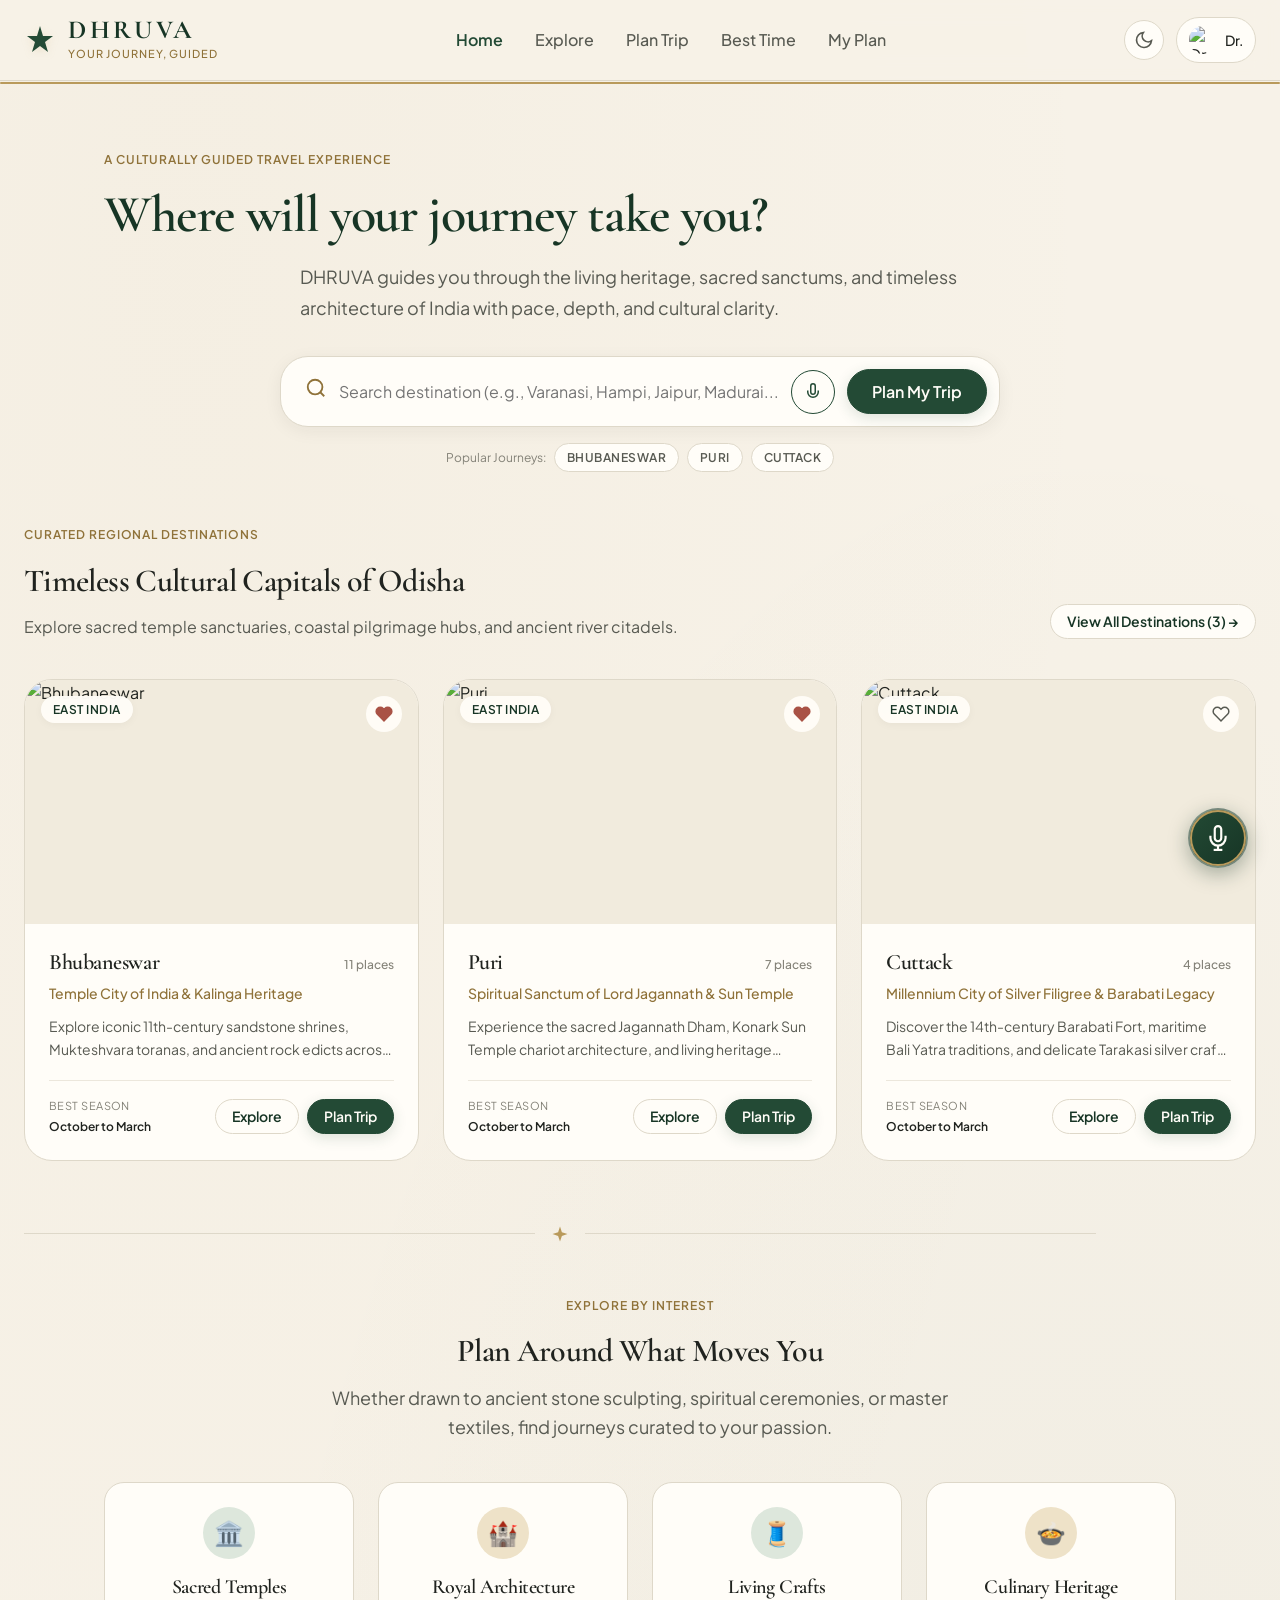
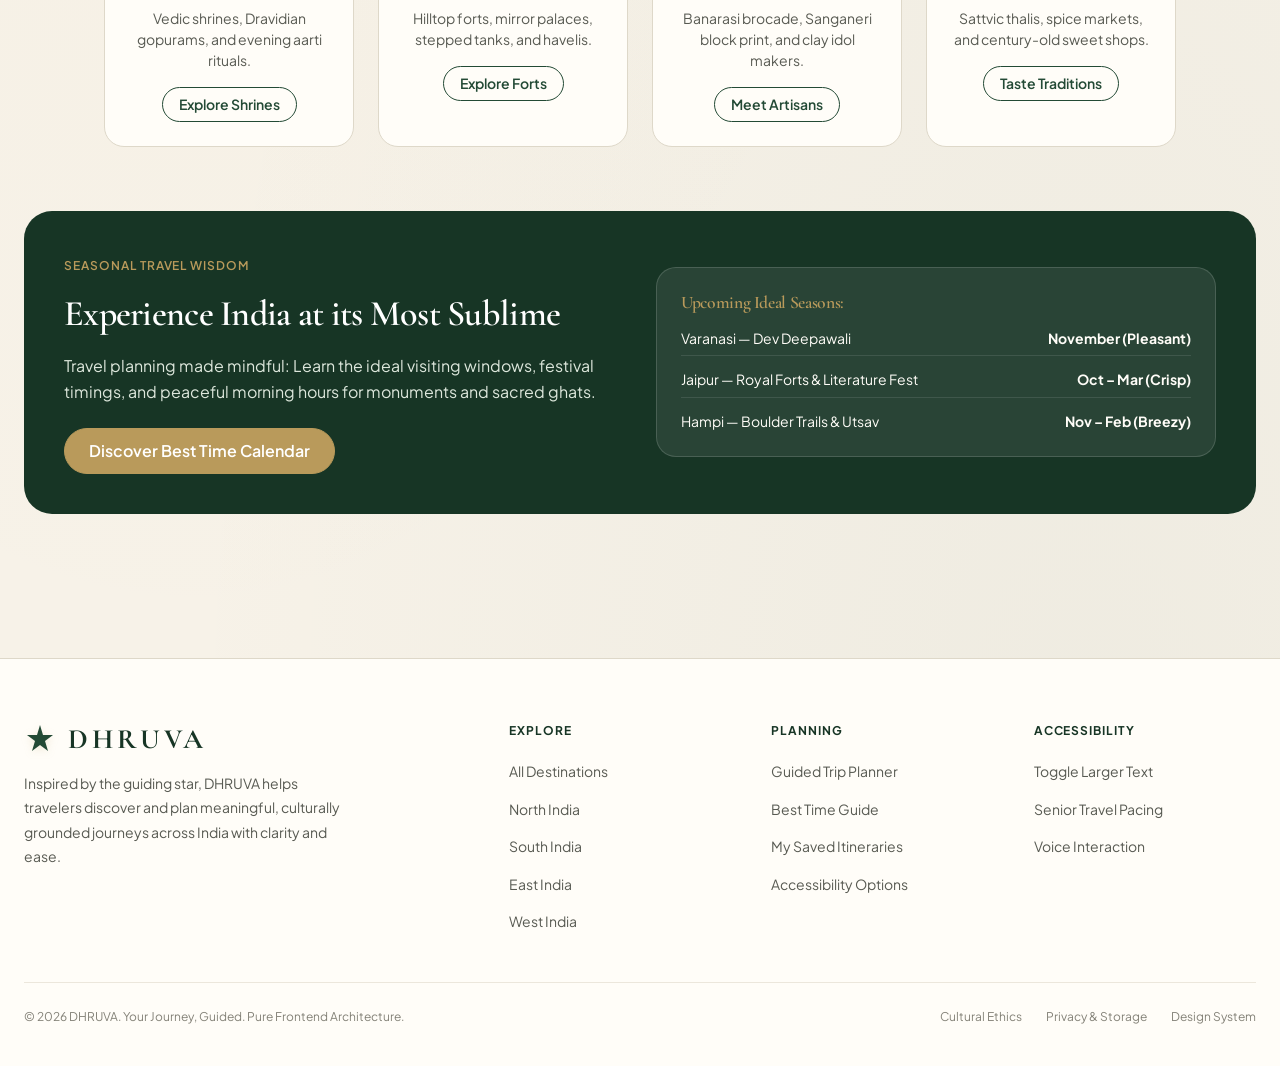
==== commit a40f69d5: "feat(voice): integrate real-time Gemini Live WebSocket audio assistant, update backend & docs" ====
--- a/frontend/index.html
+++ b/frontend/index.html
@@ -110,11 +110,9 @@
         <!-- Quick Destination Tags -->
         <div style="margin-top: var(--space-4); display: flex; align-items: center; justify-content: center; gap: var(--space-2); flex-wrap: wrap;">
           <span style="font-size: var(--font-size-xs); color: var(--color-text-muted);">Popular Journeys:</span>
-          <a href="pages/trip.html?dest=varanasi" class="badge badge-outline">Varanasi</a>
-          <a href="pages/trip.html?dest=hampi" class="badge badge-outline">Hampi</a>
-          <a href="pages/trip.html?dest=jaipur" class="badge badge-outline">Jaipur</a>
-          <a href="pages/trip.html?dest=madurai" class="badge badge-outline">Madurai</a>
-          <a href="pages/trip.html?dest=kolkata" class="badge badge-outline">Kolkata</a>
+          <a href="pages/trip.html?dest=bhubaneswar" class="badge badge-outline">Bhubaneswar</a>
+          <a href="pages/trip.html?dest=puri" class="badge badge-outline">Puri</a>
+          <a href="pages/trip.html?dest=cuttack" class="badge badge-outline">Cuttack</a>
         </div>
       </div>
     </section>
@@ -124,7 +122,7 @@
       <div style="background: linear-gradient(135deg, var(--color-surface) 0%, var(--color-surface-soft) 100%); border: 1px solid var(--color-border); border-left: 5px solid var(--color-primary); border-radius: var(--radius-lg); padding: var(--space-6); display: flex; align-items: center; justify-content: space-between; flex-wrap: wrap; gap: var(--space-4);">
         <div>
           <span class="badge badge-primary">Current Trip in Planning</span>
-          <h3 id="active-trip-title" class="font-serif" style="margin-top: var(--space-2); font-size: 1.35rem;">Sacred Kashi: Spiritual Immersion</h3>
+          <h3 id="active-trip-title" class="font-serif" style="margin-top: var(--space-2); font-size: 1.35rem;">Sacred Kalinga: Temples & Crafts</h3>
           <p id="active-trip-dates" class="text-secondary" style="font-size: var(--font-size-sm); margin-top: 2px;">3 Days Itinerary • Personalized for you</p>
         </div>
         <a id="active-trip-link" href="pages/itinerary.html" class="btn btn-primary btn-sm">
@@ -138,11 +136,11 @@
       <div class="section-header" style="display: flex; align-items: flex-end; justify-content: space-between; flex-wrap: wrap; gap: var(--space-4);">
         <div>
           <span class="eyebrow">CURATED REGIONAL DESTINATIONS</span>
-          <h2 class="section-title font-serif">Timeless Cultural Capitals</h2>
-          <p class="text-secondary">Discover heritage destinations across North, South, East, and West India.</p>
+          <h2 class="section-title font-serif">Timeless Cultural Capitals of Odisha</h2>
+          <p class="text-secondary">Explore sacred temple sanctuaries, coastal pilgrimage hubs, and ancient river citadels.</p>
         </div>
         <a href="pages/explore.html" class="btn btn-secondary btn-sm">
-          View All Destinations (8+) →
+          View All Destinations (3) →
         </a>
       </div>
 
